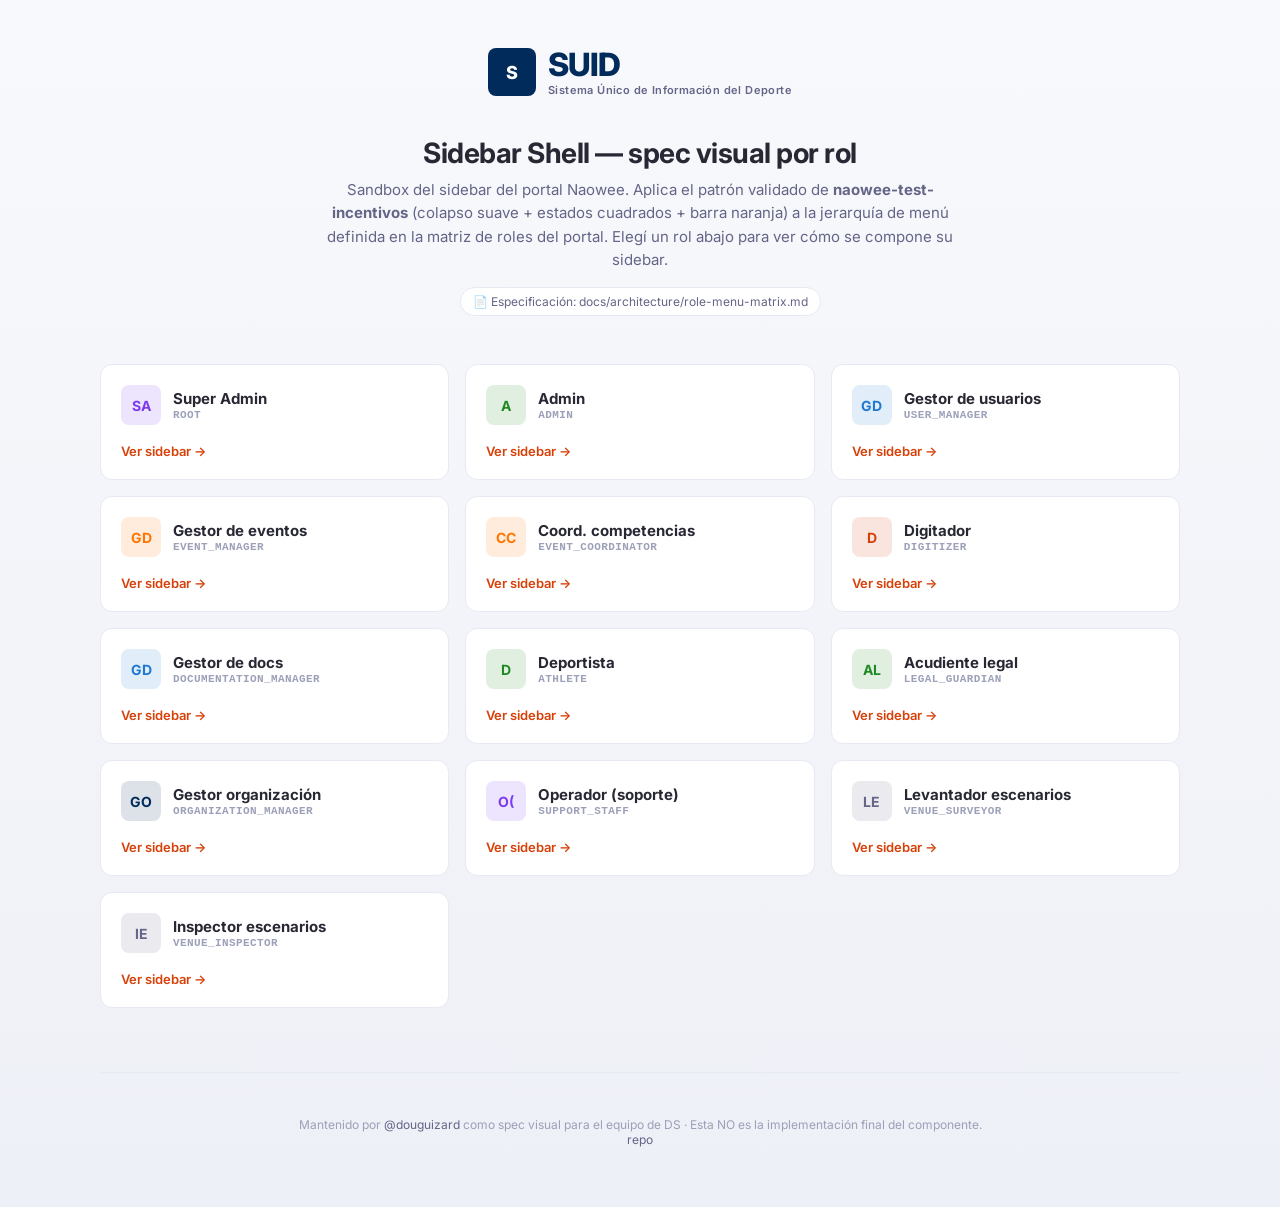
==== index.html @ b05199fa "feat: initial scaffolding — sidebar shell spec for portal Naowee Visual spec of the sidebar/shell of" ====
<!DOCTYPE html>
<html lang="es">
<head>
<meta charset="utf-8">
<meta name="viewport" content="width=device-width, initial-scale=1">
<title>Naowee Sidebar Shell — Selector de perfil</title>

<link rel="preconnect" href="https://fonts.googleapis.com">
<link rel="preconnect" href="https://fonts.gstatic.com" crossorigin>
<link href="https://fonts.googleapis.com/css2?family=Inter:wght@400;500;600;700;800&display=swap" rel="stylesheet">

<link rel="stylesheet" href="shared/tokens.css">

<style>
  body {
    background: linear-gradient(180deg, #f8f9fc 0%, #eef0f7 100%);
    min-height: 100vh;
    padding: 48px 24px;
  }

  .container {
    max-width: 1080px;
    margin: 0 auto;
  }

  .header {
    text-align: center;
    margin-bottom: 48px;
  }

  .logo-row {
    display: inline-flex;
    align-items: center;
    gap: 12px;
    margin-bottom: 16px;
  }

  .logo-icon {
    width: 48px;
    height: 48px;
    border-radius: var(--radius-md);
    background: var(--azul);
    color: #fff;
    display: flex;
    align-items: center;
    justify-content: center;
    font-weight: 800;
    font-size: 18px;
  }

  .logo-text {
    text-align: left;
    line-height: 1;
  }

  .logo-title {
    font-size: 32px;
    font-weight: 800;
    color: var(--azul);
    letter-spacing: -1px;
  }

  .logo-sub {
    display: block;
    font-size: 11px;
    font-weight: 600;
    color: var(--text-secondary);
    margin-top: 4px;
    letter-spacing: 0.4px;
  }

  h1 {
    font-size: 28px;
    font-weight: 700;
    margin: 24px 0 8px;
    color: var(--text-primary);
    letter-spacing: -0.5px;
  }

  .subtitle {
    font-size: 15px;
    color: var(--text-secondary);
    max-width: 640px;
    margin: 0 auto;
    line-height: 1.55;
  }

  .source-badge {
    display: inline-flex;
    align-items: center;
    gap: 6px;
    margin-top: 16px;
    padding: 6px 12px;
    background: var(--surface);
    border: 1px solid var(--border);
    border-radius: var(--radius-full);
    font-size: 12px;
    color: var(--text-secondary);
    text-decoration: none;
  }

  .source-badge:hover {
    background: var(--bg-soft);
    text-decoration: none;
  }

  .grid {
    display: grid;
    grid-template-columns: repeat(auto-fill, minmax(260px, 1fr));
    gap: 16px;
    margin-top: 40px;
  }

  .card {
    display: flex;
    flex-direction: column;
    gap: 10px;
    background: var(--surface);
    border: 1px solid var(--border);
    border-radius: var(--radius-lg);
    padding: 20px;
    text-decoration: none;
    color: var(--text-primary);
    transition:
      transform var(--duration-normal) var(--easing-smoothout),
      box-shadow var(--duration-normal) var(--easing-smoothout),
      border-color var(--duration-normal) var(--easing-smoothout);
  }

  .card:hover {
    transform: translateY(-2px);
    box-shadow: var(--shadow-md);
    border-color: var(--accent);
    text-decoration: none;
  }

  .card__avatar {
    width: 40px;
    height: 40px;
    border-radius: var(--radius-md);
    display: flex;
    align-items: center;
    justify-content: center;
    font-weight: 700;
    font-size: 14px;
    flex-shrink: 0;
  }

  .card__title {
    font-size: 15px;
    font-weight: 700;
    color: var(--text-primary);
    line-height: 1.3;
  }

  .card__code {
    font-size: 11px;
    font-weight: 600;
    color: var(--text-muted);
    letter-spacing: 0.4px;
    font-family: 'SF Mono', Monaco, 'Courier New', monospace;
  }

  .card__cta {
    margin-top: 8px;
    font-size: 13px;
    font-weight: 600;
    color: var(--accent);
    display: inline-flex;
    align-items: center;
    gap: 4px;
  }

  .footer {
    margin-top: 64px;
    padding-top: 32px;
    border-top: 1px solid var(--border);
    text-align: center;
    color: var(--text-muted);
    font-size: 12px;
  }

  .footer a {
    color: var(--text-secondary);
  }
</style>
</head>
<body>

<div class="container">
  <div class="header">
    <div class="logo-row">
      <div class="logo-icon">S</div>
      <div class="logo-text">
        <div class="logo-title">SUID</div>
        <span class="logo-sub">Sistema Único de Información del Deporte</span>
      </div>
    </div>

    <h1>Sidebar Shell — spec visual por rol</h1>
    <p class="subtitle">
      Sandbox del sidebar del portal Naowee. Aplica el patrón validado de <strong>naowee-test-incentivos</strong>
      (colapso suave + estados cuadrados + barra naranja) a la jerarquía de menú definida en la
      matriz de roles del portal. Elegí un rol abajo para ver cómo se compone su sidebar.
    </p>
    <a class="source-badge" href="https://github.com/naowee-tech/suite-web-v2/blob/develop/docs/architecture/role-menu-matrix.md" target="_blank" rel="noopener">
      📄 Especificación: docs/architecture/role-menu-matrix.md
    </a>
  </div>

  <div class="grid" id="grid"></div>

  <div class="footer">
    <p>
      Mantenido por <a href="https://github.com/douguizard" target="_blank" rel="noopener">@douguizard</a>
      como spec visual para el equipo de DS · Esta NO es la implementación final del componente.
      <br>
      <a href="https://github.com/naowee-tech/naowee-test-sidebar-shell" target="_blank" rel="noopener">repo</a>
    </p>
  </div>
</div>

<script type="module">
  import { ROLES } from './shared/menu-data.js';

  const order = [
    'ROOT',
    'ADMIN',
    'USER_MANAGER',
    'EVENT_MANAGER',
    'EVENT_COORDINATOR',
    'DIGITIZER',
    'DOCUMENTATION_MANAGER',
    'ATHLETE',
    'LEGAL_GUARDIAN',
    'ORGANIZATION_MANAGER',
    'SUPPORT_STAFF',
    'VENUE_SURVEYOR',
    'VENUE_INSPECTOR'
  ];

  const grid = document.getElementById('grid');
  grid.innerHTML = order.map((code) => {
    const role = ROLES[code];
    if (!role) return '';
    const initials = role.label.split(/\s+/).filter(Boolean).slice(0, 2).map((w) => w[0]).join('').toUpperCase();
    return `
      <a class="card" href="perfil.html?role=${role.code}">
        <div style="display:flex;align-items:center;gap:12px">
          <span class="card__avatar" style="background:${role.color}22;color:${role.color}">${initials}</span>
          <div>
            <div class="card__title">${role.label}</div>
            <div class="card__code">${role.code}</div>
          </div>
        </div>
        <div class="card__cta">Ver sidebar →</div>
      </a>
    `;
  }).join('');
</script>

</body>
</html>
---- shared/tokens.css ----
:root {
  /* Brand colors */
  --naranja: #FF7500;
  --azul: #002B5B;
  --accent: #d74009;

  /* Text */
  --text-primary: #282834;
  --text-secondary: #646587;
  --text-muted: #9ca0b8;

  /* Surfaces */
  --surface: #ffffff;
  --bg: #ffffff;
  --bg-soft: #f5f6fa;

  /* Borders */
  --border: #e7e9f3;
  --border-dark: #d0d4e6;

  /* Accent backgrounds (for active states) */
  --accent-bg: #fff3e6;
  --accent-bg-warm: #ffe4cf;

  /* Section label */
  --section-label-color: #9ca0b8;

  /* Sidebar dimensions */
  --sidebar-w: 274px;
  --sidebar-w-collapsed: 72px;
  --header-h: 88px;

  /* Radius */
  --radius-sm: 6px;
  --radius-md: 8px;
  --radius-lg: 12px;
  --radius-xl: 20px;
  --radius-full: 9999px;

  /* Shadows */
  --shadow-sm: 0 1px 4px rgba(0, 0, 0, 0.08);
  --shadow-md: 0 4px 16px rgba(0, 0, 0, 0.12);

  /* Easing — Apple-style smooth-out */
  --easing-smoothout: cubic-bezier(0.32, 0.72, 0, 1);
  --easing-bounce-soft: cubic-bezier(0.16, 1, 0.3, 1);

  /* Durations */
  --duration-fast: 140ms;
  --duration-normal: 200ms;
  --duration-slow: 360ms;

  /* Typography */
  --font-family: 'Inter', -apple-system, BlinkMacSystemFont, sans-serif;
}

* {
  box-sizing: border-box;
}

html, body {
  margin: 0;
  padding: 0;
  font-family: var(--font-family);
  color: var(--text-primary);
  background: var(--bg);
  -webkit-font-smoothing: antialiased;
  -moz-osx-font-smoothing: grayscale;
}

a {
  color: var(--accent);
  text-decoration: none;
}

a:hover {
  text-decoration: underline;
}
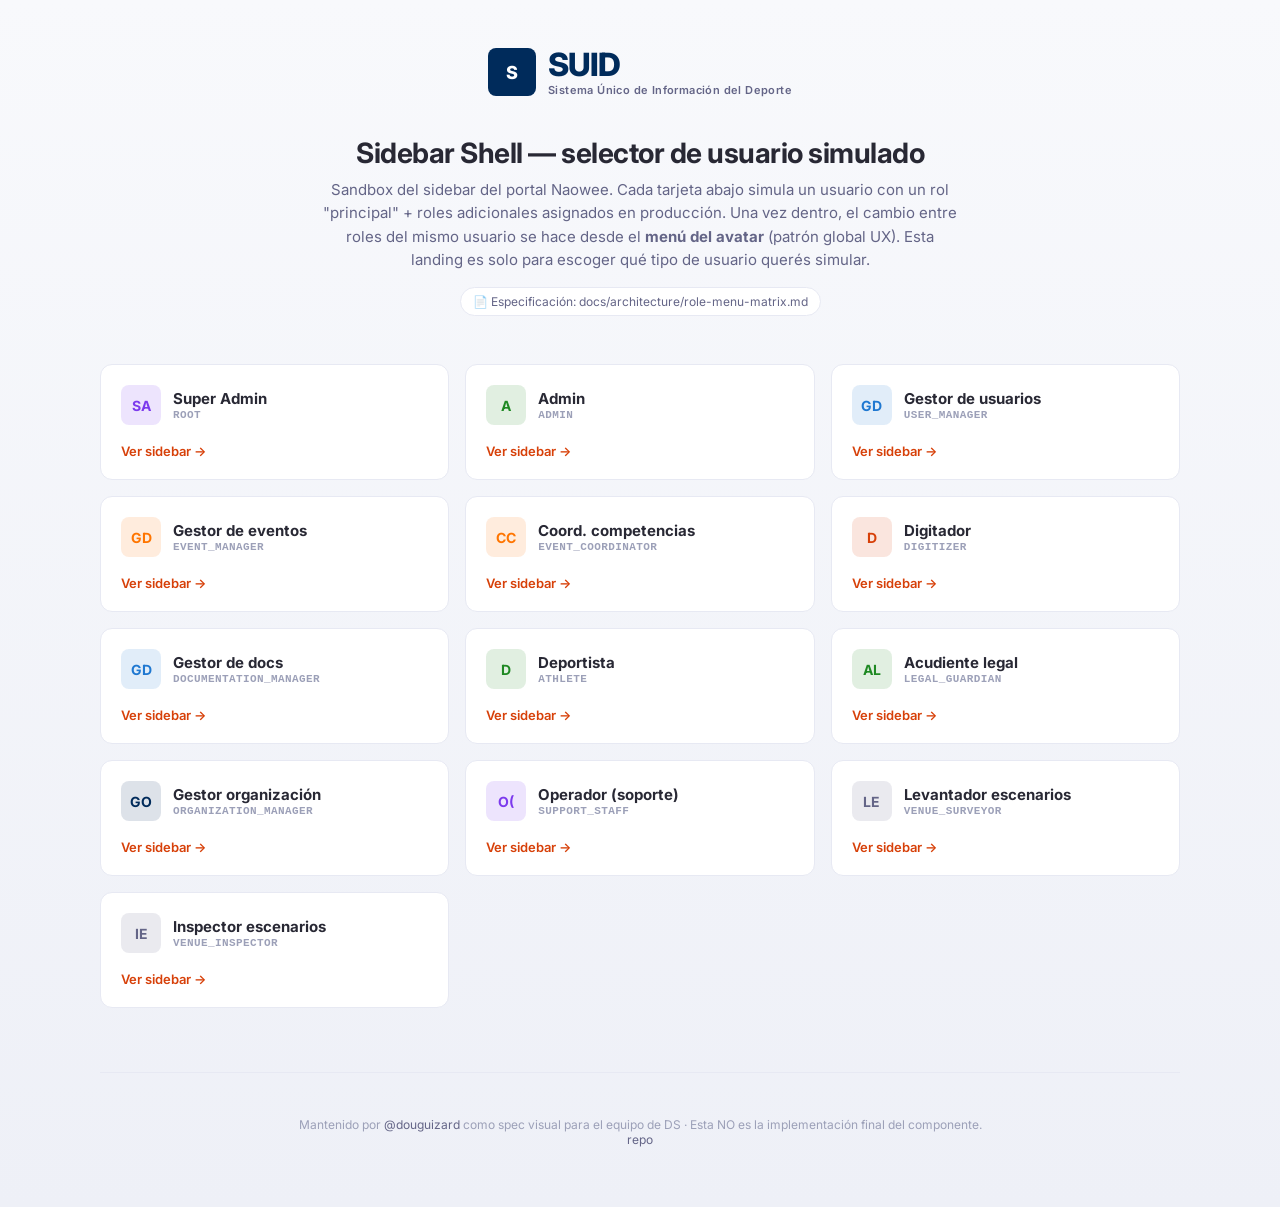
==== commit a32e92c0: "feat(header): redesign avatar dropdown — Modelo A (assigned roles only) Movimos toda la "identidad" " ====
--- a/index.html
+++ b/index.html
@@ -197,11 +197,12 @@
       </div>
     </div>
 
-    <h1>Sidebar Shell — spec visual por rol</h1>
+    <h1>Sidebar Shell — selector de usuario simulado</h1>
     <p class="subtitle">
-      Sandbox del sidebar del portal Naowee. Aplica el patrón validado de <strong>naowee-test-incentivos</strong>
-      (colapso suave + estados cuadrados + barra naranja) a la jerarquía de menú definida en la
-      matriz de roles del portal. Elegí un rol abajo para ver cómo se compone su sidebar.
+      Sandbox del sidebar del portal Naowee. Cada tarjeta abajo simula un usuario con un rol
+      "principal" + roles adicionales asignados en producción. Una vez dentro, el cambio entre
+      roles del mismo usuario se hace desde el <strong>menú del avatar</strong> (patrón global UX).
+      Esta landing es solo para escoger qué tipo de usuario querés simular.
     </p>
     <a class="source-badge" href="https://github.com/naowee-tech/suite-web-v2/blob/develop/docs/architecture/role-menu-matrix.md" target="_blank" rel="noopener">
       📄 Especificación: docs/architecture/role-menu-matrix.md
